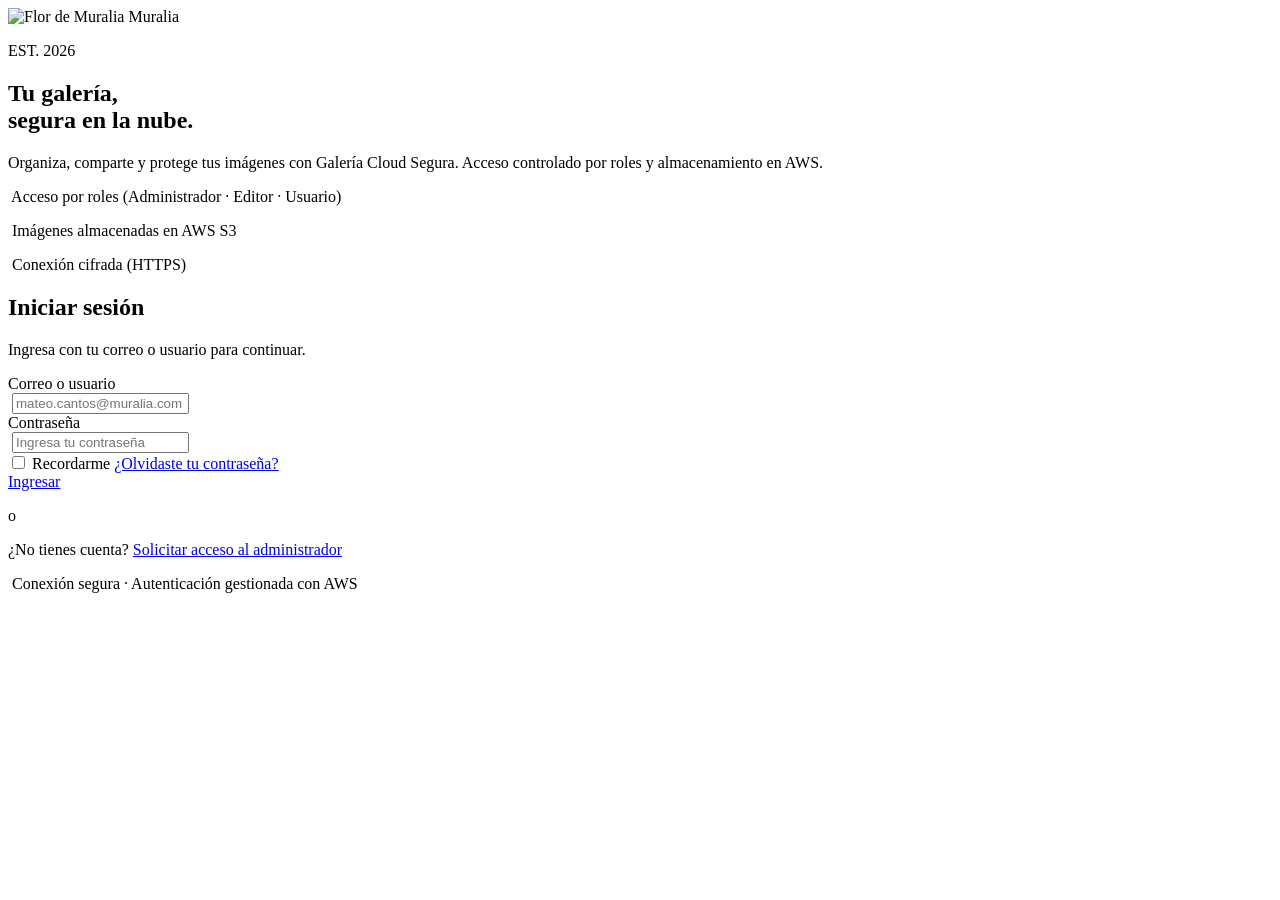
==== 01-inicio-sesion/index.html @ 6be9d68f "Add initial HTML structure for login page" ====
<!DOCTYPE html>
<html lang="es">
<head>
    <meta charset="UTF-8">
    <meta name="viewport" content="width=device-width, initial-scale=1.0">
    <title>Iniciar sesión · Muralia</title>
    <link rel="stylesheet" href="style.css">
</head>
<body>
    <main class="contenedor">
        <section class="presentacion">

            <header class="logo">
                <img src="../assets/muralia-flor.png" alt="Flor de Muralia">
                <span>Muralia</span>
            </header>
            <div class="mensaje">
                <p class="etiqueta">EST. 2026</p>
                <h1>Tu galería,<br>segura en la nube.</h1>
                <p class="descripcion">
                    Organiza, comparte y protege tus imágenes con
                    Galería Cloud Segura. Acceso controlado por
                    roles y almacenamiento en AWS.
                </p>
            </div>
            <footer class="caracteristicas">
                <p>
                    <img src="../assets/shield.png" alt="">
                    Acceso por roles (Administrador · Editor · Usuario)
                </p>
                <p>
                    <img src="../assets/cloud.png" alt="">
                    Imágenes almacenadas en AWS S3
                </p>
                <p>
                    <img src="../assets/lock.png" alt="">
                    Conexión cifrada (HTTPS)
                </p>
            </footer>
        </section>
        <section class="zona-login">
            <div class="tarjeta-login">
                <h2>Iniciar sesión</h2>
                <p class="subtitulo">
                    Ingresa con tu correo o usuario para continuar.
                </p>
                <form action="#" method="post">
                    <div class="campo">
                        <label for="correo">Correo o usuario</label>
                        <div class="entrada">
                            <img src="../assets/person.png" alt="">
                            <input
                                type="text"
                                id="correo"
                                name="correo"
                                placeholder="mateo.cantos@muralia.com"
                                autocomplete="username"
                                required
                            >
                        </div>
                    </div>
                    <div class="campo">
                        <label for="contrasena">Contraseña</label>
                        <div class="entrada">
                            <img src="../assets/lock.png" alt="">
                            <input
                                type="password"
                                id="contrasena"
                                name="contrasena"
                                placeholder="Ingresa tu contraseña"
                                autocomplete="current-password"
                                required
                            >
                        </div>
                    </div>
                    <div class="opciones">
                        <label class="recordar">
                            <input type="checkbox" name="recordar">
                            <span>Recordarme</span>
                        </label>

                        <a href="#">¿Olvidaste tu contraseña?</a>

                    </div>
                    <a class="boton-ingresar" href="../02-galeria-principal/index.html">Ingresar</a>
                </form>
                <div class="separador">
                    <span></span>
                    <p>o</p>
                    <span></span>
                </div>
                <p class="solicitud">
                    ¿No tienes cuenta?
                    <a href="#">Solicitar acceso al administrador</a>
                </p>
            </div>
            <p class="conexion">
                <img src="../assets/shield.png" alt="">
                Conexión segura · Autenticación gestionada con AWS
            </p>
        </section>
    </main>
</body>
</html>
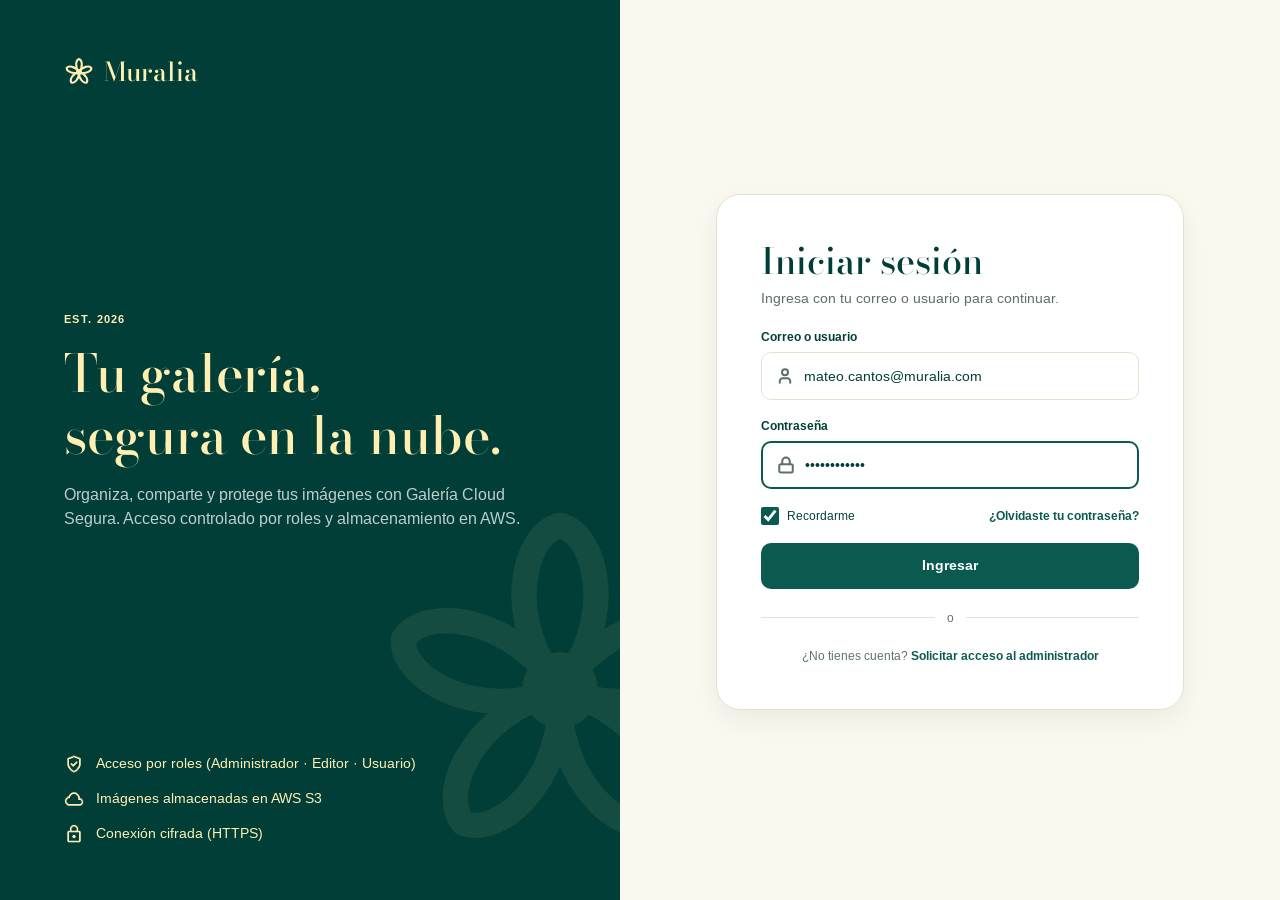
==== commit 7fdc7f6b: "seguridad y favoritos, arreglo" ====
--- a/01-inicio-sesion/index.html
+++ b/01-inicio-sesion/index.html
@@ -4,6 +4,9 @@
     <meta charset="UTF-8">
     <meta name="viewport" content="width=device-width, initial-scale=1.0">
     <title>Iniciar sesión · Muralia</title>
+    <link rel="preconnect" href="https://fonts.googleapis.com">
+    <link rel="preconnect" href="https://fonts.gstatic.com" crossorigin>
+    <link href="https://fonts.googleapis.com/css2?family=Arimo:wght@400;700&family=Bodoni+Moda:opsz,wght@6..96,500&display=swap" rel="stylesheet">
     <link rel="stylesheet" href="style.css">
 </head>
 <body>
@@ -11,29 +14,30 @@
         <section class="presentacion">
 
             <header class="logo">
-                <img src="../assets/muralia-flor.png" alt="Flor de Muralia">
+                <img src="assets/flor.svg" alt="Flor de Muralia">
                 <span>Muralia</span>
             </header>
             <div class="mensaje">
                 <p class="etiqueta">EST. 2026</p>
                 <h1>Tu galería,<br>segura en la nube.</h1>
-                <p class="descripcion">
+                <p class="descripcion solo-grande">
                     Organiza, comparte y protege tus imágenes con
                     Galería Cloud Segura. Acceso controlado por
                     roles y almacenamiento en AWS.
                 </p>
+                <p class="descripcion solo-movil">Accede para ver y gestionar tus imágenes.</p>
             </div>
             <footer class="caracteristicas">
                 <p>
-                    <img src="../assets/shield.png" alt="">
+                    <img src="assets/shield-crema.png" alt="">
                     Acceso por roles (Administrador · Editor · Usuario)
                 </p>
                 <p>
-                    <img src="../assets/cloud.png" alt="">
+                    <img src="assets/cloud-crema.png" alt="">
                     Imágenes almacenadas en AWS S3
                 </p>
                 <p>
-                    <img src="../assets/lock.png" alt="">
+                    <img src="assets/lock-crema.png" alt="">
                     Conexión cifrada (HTTPS)
                 </p>
             </footer>
@@ -48,12 +52,12 @@
                     <div class="campo">
                         <label for="correo">Correo o usuario</label>
                         <div class="entrada">
-                            <img src="../assets/person.png" alt="">
+                            <img src="assets/usuario.svg" alt="">
                             <input
                                 type="text"
                                 id="correo"
                                 name="correo"
-                                placeholder="mateo.cantos@muralia.com"
+                                value="mateo.cantos@muralia.com"
                                 autocomplete="username"
                                 required
                             >
@@ -62,12 +66,13 @@
                     <div class="campo">
                         <label for="contrasena">Contraseña</label>
                         <div class="entrada">
-                            <img src="../assets/lock.png" alt="">
+                            <img src="assets/candado.svg" alt="">
                             <input
                                 type="password"
                                 id="contrasena"
                                 name="contrasena"
-                                placeholder="Ingresa tu contraseña"
+                                value="muralia2026!"
+                                autofocus
                                 autocomplete="current-password"
                                 required
                             >
@@ -75,11 +80,11 @@
                     </div>
                     <div class="opciones">
                         <label class="recordar">
-                            <input type="checkbox" name="recordar">
+                            <input type="checkbox" name="recordar" checked>
                             <span>Recordarme</span>
                         </label>
 
-                        <a href="#">¿Olvidaste tu contraseña?</a>
+                        <a href="#recuperar">¿Olvidaste tu contraseña?</a>
 
                     </div>
                     <a class="boton-ingresar" href="../02-galeria-principal/index.html">Ingresar</a>
@@ -91,14 +96,53 @@
                 </div>
                 <p class="solicitud">
                     ¿No tienes cuenta?
-                    <a href="#">Solicitar acceso al administrador</a>
+                    <a href="#solicitar">Solicitar acceso al administrador</a>
                 </p>
             </div>
-            <p class="conexion">
-                <img src="../assets/shield.png" alt="">
-                Conexión segura · Autenticación gestionada con AWS
-            </p>
         </section>
     </main>
+
+    <section id="recuperar" class="ventana">
+        <div class="ventana-caja">
+            <h2>Recuperar contraseña</h2>
+            <p>Escribe tu correo y te enviaremos un enlace para crear una contraseña nueva.</p>
+            <div class="campo">
+                <label for="correo-recuperar">Correo</label>
+                <div class="entrada">
+                    <img src="assets/usuario.svg" alt="">
+                    <input type="email" id="correo-recuperar" placeholder="tu.correo@muralia.com">
+                </div>
+            </div>
+            <div class="ventana-botones">
+                <a href="#" class="boton-secundario">Cancelar</a>
+                <a href="#" class="boton-ingresar">Enviar enlace</a>
+            </div>
+        </div>
+    </section>
+
+    <section id="solicitar" class="ventana">
+        <div class="ventana-caja">
+            <h2>Solicitar acceso</h2>
+            <p>El administrador revisará tu solicitud y te dará un rol.</p>
+            <div class="campo">
+                <label for="nombre-solicitud">Nombre completo</label>
+                <div class="entrada">
+                    <img src="assets/usuario.svg" alt="">
+                    <input type="text" id="nombre-solicitud" placeholder="Tu nombre">
+                </div>
+            </div>
+            <div class="campo">
+                <label for="correo-solicitud">Correo</label>
+                <div class="entrada">
+                    <img src="assets/usuario.svg" alt="">
+                    <input type="email" id="correo-solicitud" placeholder="tu.correo@muralia.com">
+                </div>
+            </div>
+            <div class="ventana-botones">
+                <a href="#" class="boton-secundario">Cancelar</a>
+                <a href="#" class="boton-ingresar">Enviar solicitud</a>
+            </div>
+        </div>
+    </section>
 </body>
 </html>
--- a/01-inicio-sesion/style.css
+++ b/01-inicio-sesion/style.css
@@ -0,0 +1,405 @@
+* {
+    margin: 0;
+    padding: 0;
+    box-sizing: border-box;
+}
+
+body {
+    font-family: "Arimo", sans-serif;
+    font-size: 14px;
+    line-height: 1.5;
+    background-color: #013E37;
+    color: #013E37;
+}
+
+.solo-grande {
+    display: none;
+}
+
+.contenedor {
+    width: 100%;
+    min-height: 100vh;
+    display: flex;
+    flex-direction: column;
+}
+
+.presentacion {
+    background-color: #013E37;
+    color: #FFEFB3;
+    padding: 28px 28px 56px;
+    display: flex;
+    flex-direction: column;
+    gap: 16px;
+    position: relative;
+    overflow: hidden;
+}
+
+.logo {
+    display: flex;
+    align-items: center;
+    gap: 10px;
+}
+
+.logo img {
+    width: 30px;
+    height: 30px;
+}
+
+.logo span {
+    font-family: "Bodoni Moda", serif;
+    font-size: 26px;
+    font-weight: 500;
+    line-height: 1.25;
+}
+
+.etiqueta {
+    display: none;
+}
+
+.presentacion h1 {
+    font-family: "Bodoni Moda", serif;
+    font-size: 36px;
+    font-weight: 500;
+    line-height: 1.2;
+}
+
+.descripcion {
+    color: rgba(255, 255, 255, 0.75);
+    margin-top: 16px;
+}
+
+.caracteristicas {
+    display: none;
+}
+
+.caracteristicas p {
+    display: flex;
+    align-items: center;
+    gap: 12px;
+    color: #FFEFB3;
+}
+
+.caracteristicas img {
+    width: 20px;
+    height: 20px;
+}
+
+.zona-login {
+    flex: 1;
+    background-color: #FBF8EF;
+    border-radius: 28px 28px 0 0;
+    margin-top: -28px;
+    padding: 32px 24px;
+    display: flex;
+    flex-direction: column;
+    position: relative;
+    z-index: 1;
+}
+
+.tarjeta-login {
+    width: 100%;
+    max-width: 480px;
+    margin: 0 auto;
+}
+
+.tarjeta-login h2 {
+    font-family: "Bodoni Moda", serif;
+    font-size: 26px;
+    font-weight: 500;
+    line-height: 1.25;
+    margin-bottom: 18px;
+}
+
+.subtitulo {
+    display: none;
+}
+
+.campo {
+    margin-bottom: 18px;
+}
+
+.campo label {
+    display: block;
+    font-size: 12px;
+    font-weight: bold;
+    line-height: 1.4;
+    margin-bottom: 6px;
+}
+
+.entrada {
+    display: flex;
+    align-items: center;
+    gap: 10px;
+    height: 48px;
+    padding: 0 14px;
+    background-color: #FFFFFF;
+    border: 1px solid #E6E0CF;
+    border-radius: 10px;
+}
+
+.entrada:focus-within {
+    border: 2px solid #0A5A50;
+}
+
+.entrada img {
+    width: 18px;
+    height: 18px;
+}
+
+.entrada input {
+    flex: 1;
+    min-width: 0;
+    height: 100%;
+    border: none;
+    outline: none;
+    background-color: transparent;
+    font-family: inherit;
+    font-size: 14px;
+    color: #013E37;
+}
+
+.entrada input::placeholder {
+    color: #5E6F6B;
+}
+
+.opciones {
+    display: flex;
+    justify-content: space-between;
+    align-items: center;
+    gap: 12px;
+    font-size: 12px;
+    margin-bottom: 18px;
+}
+
+.recordar {
+    display: flex;
+    align-items: center;
+    gap: 8px;
+    cursor: pointer;
+}
+
+.recordar input {
+    width: 18px;
+    height: 18px;
+    accent-color: #0A5A50;
+    cursor: pointer;
+}
+
+.opciones a,
+.solicitud a {
+    color: #0A5A50;
+    font-weight: bold;
+    text-decoration: none;
+}
+
+.opciones a:hover,
+.solicitud a:hover {
+    text-decoration: underline;
+}
+
+.boton-ingresar,
+.boton-secundario {
+    display: flex;
+    align-items: center;
+    justify-content: center;
+    width: 100%;
+    height: 46px;
+    border-radius: 10px;
+    font-weight: bold;
+    text-decoration: none;
+}
+
+.boton-ingresar {
+    background-color: #0A5A50;
+    color: #FFFFFF;
+}
+
+.boton-ingresar:hover {
+    background-color: #013E37;
+}
+
+.boton-secundario {
+    background-color: #FFFFFF;
+    border: 1px solid #E6E0CF;
+    color: #013E37;
+}
+
+.separador,
+.solicitud {
+    display: none;
+}
+
+.separador {
+    align-items: center;
+    gap: 12px;
+    margin: 20px 0;
+    color: #5E6F6B;
+    font-size: 12px;
+}
+
+.separador span {
+    flex: 1;
+    height: 1px;
+    background-color: #E6E0CF;
+}
+
+.solicitud {
+    text-align: center;
+    font-size: 12px;
+    color: #5E6F6B;
+}
+
+.ventana {
+    display: none;
+    position: fixed;
+    inset: 0;
+    z-index: 20;
+    align-items: center;
+    justify-content: center;
+    padding: 20px;
+    background-color: rgba(1, 62, 55, 0.55);
+}
+
+.ventana:target {
+    display: flex;
+}
+
+.ventana-caja {
+    width: 100%;
+    max-width: 420px;
+    padding: 28px;
+    background-color: #FFFFFF;
+    border-radius: 20px;
+}
+
+.ventana-caja h2 {
+    font-family: "Bodoni Moda", serif;
+    font-size: 26px;
+    font-weight: 500;
+    line-height: 1.25;
+    margin-bottom: 8px;
+}
+
+.ventana-caja > p {
+    margin-bottom: 18px;
+    color: #5E6F6B;
+}
+
+.ventana-botones {
+    display: flex;
+    gap: 12px;
+}
+
+@media (min-width: 768px) {
+
+    .solo-movil {
+        display: none;
+    }
+
+    .solo-grande {
+        display: block;
+    }
+
+    .presentacion {
+        padding: 40px 48px 70px;
+        gap: 32px;
+    }
+
+    .etiqueta {
+        display: block;
+        font-size: 11px;
+        font-weight: bold;
+        letter-spacing: 1.3px;
+        margin-bottom: 14px;
+    }
+
+    .presentacion h1 {
+        font-size: 52px;
+    }
+
+    .descripcion {
+        font-size: 16px;
+        max-width: 480px;
+    }
+
+    .caracteristicas {
+        display: flex;
+        flex-wrap: wrap;
+        gap: 14px 34px;
+    }
+
+    .zona-login {
+        padding: 44px 48px 40px;
+    }
+
+    .tarjeta-login {
+        max-width: 468px;
+        background-color: #FFFFFF;
+        padding: 44px;
+        border: 1px solid #E6E0CF;
+        border-radius: 24px;
+        box-shadow: 0 10px 30px rgba(0, 0, 0, 0.06);
+    }
+
+    .tarjeta-login h2 {
+        font-size: 36px;
+        line-height: 1.2;
+        margin-bottom: 6px;
+    }
+
+    .subtitulo {
+        display: block;
+        color: #5E6F6B;
+        margin-bottom: 20px;
+    }
+
+    .separador {
+        display: flex;
+    }
+
+    .solicitud {
+        display: block;
+    }
+
+    .presentacion::after {
+        content: "";
+        position: absolute;
+        width: 380px;
+        height: 380px;
+        right: -130px;
+        bottom: 20px;
+        background-image: url("assets/flor.svg");
+        background-size: contain;
+        background-repeat: no-repeat;
+        opacity: 0.08;
+        pointer-events: none;
+    }
+}
+
+@media (min-width: 1024px) {
+
+    .contenedor {
+        flex-direction: row;
+    }
+
+    .presentacion {
+        flex-shrink: 0;
+        width: 620px;
+        min-height: 100vh;
+        padding: 56px 64px;
+        justify-content: space-between;
+        gap: 0;
+    }
+
+    .caracteristicas {
+        flex-direction: column;
+        gap: 14px;
+    }
+
+    .zona-login {
+        min-height: 100vh;
+        margin-top: 0;
+        border-radius: 0;
+        justify-content: center;
+    }
+}
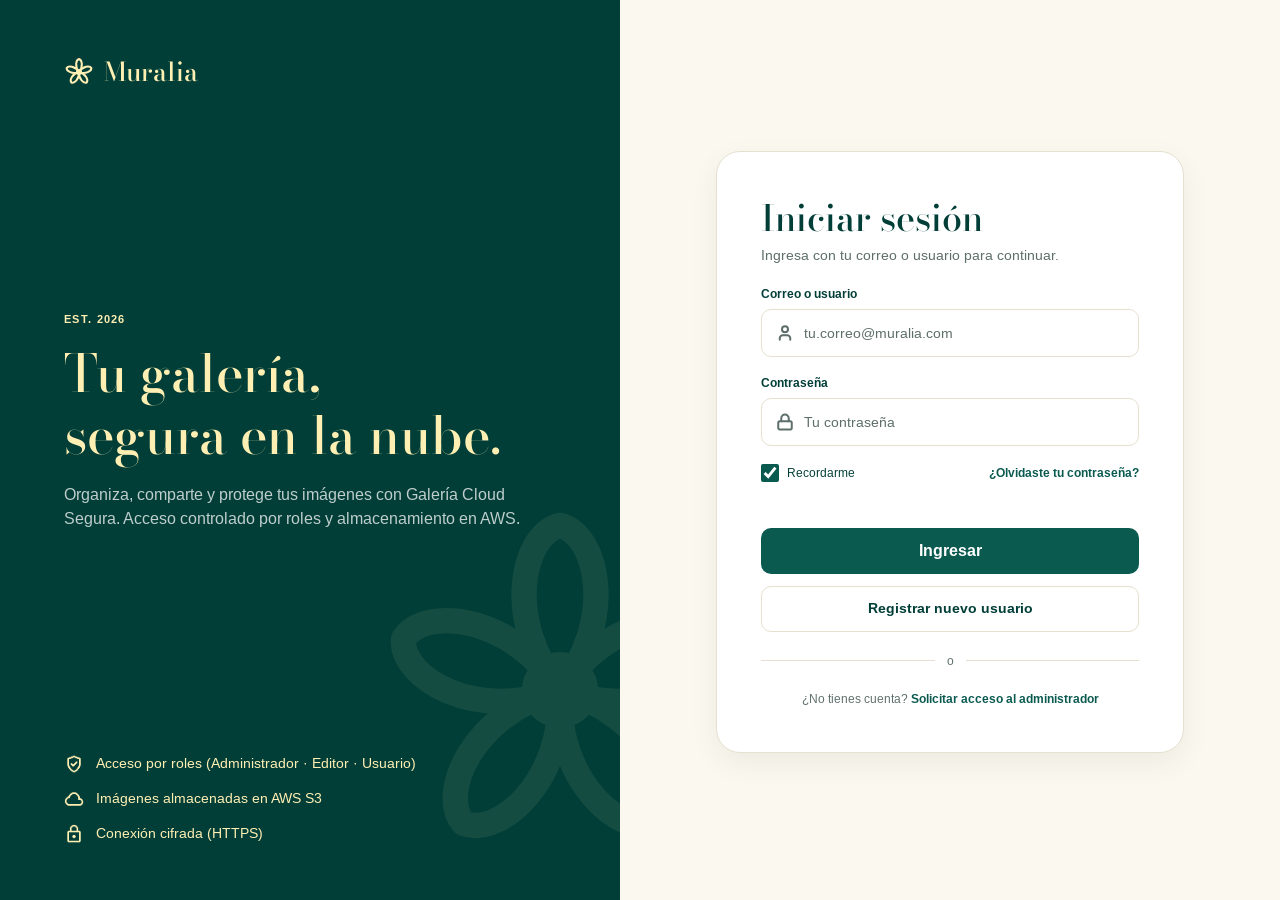
==== commit 7420553d: "Subida directa a S3 y login" ====
--- a/01-inicio-sesion/index.html
+++ b/01-inicio-sesion/index.html
@@ -1,148 +1,222 @@
-<!DOCTYPE html>
-<html lang="es">
-<head>
-    <meta charset="UTF-8">
-    <meta name="viewport" content="width=device-width, initial-scale=1.0">
-    <title>Iniciar sesión · Muralia</title>
-    <link rel="preconnect" href="https://fonts.googleapis.com">
-    <link rel="preconnect" href="https://fonts.gstatic.com" crossorigin>
-    <link href="https://fonts.googleapis.com/css2?family=Arimo:wght@400;700&family=Bodoni+Moda:opsz,wght@6..96,500&display=swap" rel="stylesheet">
-    <link rel="stylesheet" href="style.css">
-</head>
-<body>
-    <main class="contenedor">
-        <section class="presentacion">
-
-            <header class="logo">
-                <img src="assets/flor.svg" alt="Flor de Muralia">
-                <span>Muralia</span>
-            </header>
-            <div class="mensaje">
-                <p class="etiqueta">EST. 2026</p>
-                <h1>Tu galería,<br>segura en la nube.</h1>
-                <p class="descripcion solo-grande">
-                    Organiza, comparte y protege tus imágenes con
-                    Galería Cloud Segura. Acceso controlado por
-                    roles y almacenamiento en AWS.
-                </p>
-                <p class="descripcion solo-movil">Accede para ver y gestionar tus imágenes.</p>
-            </div>
-            <footer class="caracteristicas">
-                <p>
-                    <img src="assets/shield-crema.png" alt="">
-                    Acceso por roles (Administrador · Editor · Usuario)
-                </p>
-                <p>
-                    <img src="assets/cloud-crema.png" alt="">
-                    Imágenes almacenadas en AWS S3
-                </p>
-                <p>
-                    <img src="assets/lock-crema.png" alt="">
-                    Conexión cifrada (HTTPS)
-                </p>
-            </footer>
-        </section>
-        <section class="zona-login">
-            <div class="tarjeta-login">
-                <h2>Iniciar sesión</h2>
-                <p class="subtitulo">
-                    Ingresa con tu correo o usuario para continuar.
-                </p>
-                <form action="#" method="post">
-                    <div class="campo">
-                        <label for="correo">Correo o usuario</label>
-                        <div class="entrada">
-                            <img src="assets/usuario.svg" alt="">
-                            <input
-                                type="text"
-                                id="correo"
-                                name="correo"
-                                value="mateo.cantos@muralia.com"
-                                autocomplete="username"
-                                required
-                            >
-                        </div>
-                    </div>
-                    <div class="campo">
-                        <label for="contrasena">Contraseña</label>
-                        <div class="entrada">
-                            <img src="assets/candado.svg" alt="">
-                            <input
-                                type="password"
-                                id="contrasena"
-                                name="contrasena"
-                                value="muralia2026!"
-                                autofocus
-                                autocomplete="current-password"
-                                required
-                            >
-                        </div>
-                    </div>
-                    <div class="opciones">
-                        <label class="recordar">
-                            <input type="checkbox" name="recordar" checked>
-                            <span>Recordarme</span>
-                        </label>
-
-                        <a href="#recuperar">¿Olvidaste tu contraseña?</a>
-
-                    </div>
-                    <a class="boton-ingresar" href="../02-galeria-principal/index.html">Ingresar</a>
-                </form>
-                <div class="separador">
-                    <span></span>
-                    <p>o</p>
-                    <span></span>
-                </div>
-                <p class="solicitud">
-                    ¿No tienes cuenta?
-                    <a href="#solicitar">Solicitar acceso al administrador</a>
-                </p>
-            </div>
-        </section>
-    </main>
-
-    <section id="recuperar" class="ventana">
-        <div class="ventana-caja">
-            <h2>Recuperar contraseña</h2>
-            <p>Escribe tu correo y te enviaremos un enlace para crear una contraseña nueva.</p>
-            <div class="campo">
-                <label for="correo-recuperar">Correo</label>
-                <div class="entrada">
-                    <img src="assets/usuario.svg" alt="">
-                    <input type="email" id="correo-recuperar" placeholder="tu.correo@muralia.com">
-                </div>
-            </div>
-            <div class="ventana-botones">
-                <a href="#" class="boton-secundario">Cancelar</a>
-                <a href="#" class="boton-ingresar">Enviar enlace</a>
-            </div>
-        </div>
-    </section>
-
-    <section id="solicitar" class="ventana">
-        <div class="ventana-caja">
-            <h2>Solicitar acceso</h2>
-            <p>El administrador revisará tu solicitud y te dará un rol.</p>
-            <div class="campo">
-                <label for="nombre-solicitud">Nombre completo</label>
-                <div class="entrada">
-                    <img src="assets/usuario.svg" alt="">
-                    <input type="text" id="nombre-solicitud" placeholder="Tu nombre">
-                </div>
-            </div>
-            <div class="campo">
-                <label for="correo-solicitud">Correo</label>
-                <div class="entrada">
-                    <img src="assets/usuario.svg" alt="">
-                    <input type="email" id="correo-solicitud" placeholder="tu.correo@muralia.com">
-                </div>
-            </div>
-            <div class="ventana-botones">
-                <a href="#" class="boton-secundario">Cancelar</a>
-                <a href="#" class="boton-ingresar">Enviar solicitud</a>
-            </div>
-        </div>
-    </section>
-</body>
-</html>
+<!doctype html>
+<html lang="es">
+    <head>
+        <meta charset="UTF-8" />
+        <meta name="viewport" content="width=device-width, initial-scale=1.0" />
+        <title>Iniciar sesión · Muralia</title>
+        <link rel="preconnect" href="https://fonts.googleapis.com" />
+        <link rel="preconnect" href="https://fonts.gstatic.com" crossorigin />
+        <link
+            href="https://fonts.googleapis.com/css2?family=Arimo:wght@400;700&family=Bodoni+Moda:opsz,wght@6..96,500&display=swap"
+            rel="stylesheet"
+        />
+        <link rel="stylesheet" href="style.css" />
+    </head>
+    <body>
+        <main class="contenedor">
+            <section class="presentacion">
+                <header class="logo">
+                    <img src="assets/flor.svg" alt="Flor de Muralia" />
+                    <span>Muralia</span>
+                </header>
+                <div class="mensaje">
+                    <p class="etiqueta">EST. 2026</p>
+                    <h1>Tu galería,<br />segura en la nube.</h1>
+                    <p class="descripcion solo-grande">
+                        Organiza, comparte y protege tus imágenes con Galería Cloud Segura. Acceso controlado por roles
+                        y almacenamiento en AWS.
+                    </p>
+                    <p class="descripcion solo-movil">Accede para ver y gestionar tus imágenes.</p>
+                </div>
+                <footer class="caracteristicas">
+                    <p>
+                        <img src="assets/shield-crema.png" alt="" />
+                        Acceso por roles (Administrador · Editor · Usuario)
+                    </p>
+                    <p>
+                        <img src="assets/cloud-crema.png" alt="" />
+                        Imágenes almacenadas en AWS S3
+                    </p>
+                    <p>
+                        <img src="assets/lock-crema.png" alt="" />
+                        Conexión cifrada (HTTPS)
+                    </p>
+                </footer>
+            </section>
+            <section class="zona-login">
+                <div class="tarjeta-login">
+                    <h2>Iniciar sesión</h2>
+                    <p class="subtitulo">Ingresa con tu correo o usuario para continuar.</p>
+                    <form id="form-login">
+                        <div class="campo">
+                            <label for="correo">Correo o usuario</label>
+                            <div class="entrada">
+                                <img src="assets/usuario.svg" alt="" />
+                                <input
+                                    type="text"
+                                    id="correo"
+                                    name="correo"
+                                    placeholder="tu.correo@muralia.com"
+                                    autocomplete="username"
+                                    required
+                                />
+                            </div>
+                        </div>
+                        <div class="campo">
+                            <label for="contrasena">Contraseña</label>
+                            <div class="entrada">
+                                <img src="assets/candado.svg" alt="" />
+                                <input
+                                    type="password"
+                                    id="contrasena"
+                                    name="contrasena"
+                                    placeholder="Tu contraseña"
+                                    autocomplete="current-password"
+                                    required
+                                />
+                            </div>
+                        </div>
+                        <div class="opciones">
+                            <label class="recordar">
+                                <input type="checkbox" name="recordar" checked />
+                                <span>Recordarme</span>
+                            </label>
+
+                            <a href="#recuperar">¿Olvidaste tu contraseña?</a>
+                        </div>
+                        <p class="mensaje-form" id="mensaje-login" role="alert"></p>
+                        <button type="submit" class="boton-ingresar" id="boton-ingresar">Ingresar</button>
+                    </form>
+                    <a class="boton-secundario boton-registro" href="#registro">Registrar nuevo usuario</a>
+                    <div class="separador">
+                        <span></span>
+                        <p>o</p>
+                        <span></span>
+                    </div>
+                    <p class="solicitud">
+                        ¿No tienes cuenta?
+                        <a href="#solicitar">Solicitar acceso al administrador</a>
+                    </p>
+                </div>
+            </section>
+        </main>
+
+        <section id="registro" class="ventana">
+            <form class="ventana-caja" id="form-registro">
+                <h2>Registrar nuevo usuario</h2>
+                <p>Crea tu cuenta para subir y guardar imágenes en Muralia.</p>
+                <div class="campo">
+                    <label for="registro-nombre">Nombre completo</label>
+                    <div class="entrada">
+                        <img src="assets/usuario.svg" alt="" />
+                        <input
+                            type="text"
+                            id="registro-nombre"
+                            name="nombre"
+                            placeholder="Tu nombre"
+                            minlength="2"
+                            maxlength="100"
+                            autocomplete="name"
+                            required
+                        />
+                    </div>
+                </div>
+                <div class="campo">
+                    <label for="registro-usuario">Usuario</label>
+                    <div class="entrada">
+                        <img src="assets/usuario.svg" alt="" />
+                        <input
+                            type="text"
+                            id="registro-usuario"
+                            name="usuario"
+                            placeholder="ej. gabriel.teran"
+                            pattern="[A-Za-z0-9._\-]{3,40}"
+                            title="De 3 a 40 letras, números, puntos, guiones o guiones bajos"
+                            autocomplete="username"
+                            required
+                        />
+                    </div>
+                </div>
+                <div class="campo">
+                    <label for="registro-correo">Correo</label>
+                    <div class="entrada">
+                        <img src="assets/usuario.svg" alt="" />
+                        <input
+                            type="email"
+                            id="registro-correo"
+                            name="correo"
+                            placeholder="tu.correo@muralia.com"
+                            autocomplete="email"
+                            required
+                        />
+                    </div>
+                </div>
+                <div class="campo">
+                    <label for="registro-contrasena">Contraseña</label>
+                    <div class="entrada">
+                        <img src="assets/candado.svg" alt="" />
+                        <input
+                            type="password"
+                            id="registro-contrasena"
+                            name="contrasena"
+                            placeholder="Mínimo 6 caracteres"
+                            minlength="6"
+                            autocomplete="new-password"
+                            required
+                        />
+                    </div>
+                </div>
+                <p class="mensaje-form" id="mensaje-registro" role="alert"></p>
+                <div class="ventana-botones">
+                    <a href="#" class="boton-secundario">Cancelar</a>
+                    <button type="submit" class="boton-ingresar" id="boton-registrar">Registrarme</button>
+                </div>
+            </form>
+        </section>
+
+        <section id="recuperar" class="ventana">
+            <div class="ventana-caja">
+                <h2>Recuperar contraseña</h2>
+                <p>Escribe tu correo y te enviaremos un enlace para crear una contraseña nueva.</p>
+                <div class="campo">
+                    <label for="correo-recuperar">Correo</label>
+                    <div class="entrada">
+                        <img src="assets/usuario.svg" alt="" />
+                        <input type="email" id="correo-recuperar" placeholder="tu.correo@muralia.com" />
+                    </div>
+                </div>
+                <div class="ventana-botones">
+                    <a href="#" class="boton-secundario">Cancelar</a>
+                    <a href="#" class="boton-ingresar">Enviar enlace</a>
+                </div>
+            </div>
+        </section>
+
+        <section id="solicitar" class="ventana">
+            <div class="ventana-caja">
+                <h2>Solicitar acceso</h2>
+                <p>El administrador revisará tu solicitud y te dará un rol.</p>
+                <div class="campo">
+                    <label for="nombre-solicitud">Nombre completo</label>
+                    <div class="entrada">
+                        <img src="assets/usuario.svg" alt="" />
+                        <input type="text" id="nombre-solicitud" placeholder="Tu nombre" />
+                    </div>
+                </div>
+                <div class="campo">
+                    <label for="correo-solicitud">Correo</label>
+                    <div class="entrada">
+                        <img src="assets/usuario.svg" alt="" />
+                        <input type="email" id="correo-solicitud" placeholder="tu.correo@muralia.com" />
+                    </div>
+                </div>
+                <div class="ventana-botones">
+                    <a href="#" class="boton-secundario">Cancelar</a>
+                    <a href="#" class="boton-ingresar">Enviar solicitud</a>
+                </div>
+            </div>
+        </section>
+        <script src="../api.js"></script>
+        <script src="script.js"></script>
+    </body>
+</html>
--- a/01-inicio-sesion/style.css
+++ b/01-inicio-sesion/style.css
@@ -8,8 +8,8 @@
     font-family: "Arimo", sans-serif;
     font-size: 14px;
     line-height: 1.5;
-    background-color: #013E37;
-    color: #013E37;
+    background-color: #013e37;
+    color: #013e37;
 }
 
 .solo-grande {
@@ -24,8 +24,8 @@
 }
 
 .presentacion {
-    background-color: #013E37;
-    color: #FFEFB3;
+    background-color: #013e37;
+    color: #ffefb3;
     padding: 28px 28px 56px;
     display: flex;
     flex-direction: column;
@@ -76,7 +76,7 @@
     display: flex;
     align-items: center;
     gap: 12px;
-    color: #FFEFB3;
+    color: #ffefb3;
 }
 
 .caracteristicas img {
@@ -86,7 +86,7 @@
 
 .zona-login {
     flex: 1;
-    background-color: #FBF8EF;
+    background-color: #fbf8ef;
     border-radius: 28px 28px 0 0;
     margin-top: -28px;
     padding: 32px 24px;
@@ -132,13 +132,13 @@
     gap: 10px;
     height: 48px;
     padding: 0 14px;
-    background-color: #FFFFFF;
-    border: 1px solid #E6E0CF;
+    background-color: #ffffff;
+    border: 1px solid #e6e0cf;
     border-radius: 10px;
 }
 
 .entrada:focus-within {
-    border: 2px solid #0A5A50;
+    border: 2px solid #0a5a50;
 }
 
 .entrada img {
@@ -155,11 +155,11 @@
     background-color: transparent;
     font-family: inherit;
     font-size: 14px;
-    color: #013E37;
+    color: #013e37;
 }
 
 .entrada input::placeholder {
-    color: #5E6F6B;
+    color: #5e6f6b;
 }
 
 .opciones {
@@ -181,13 +181,13 @@
 .recordar input {
     width: 18px;
     height: 18px;
-    accent-color: #0A5A50;
+    accent-color: #0a5a50;
     cursor: pointer;
 }
 
 .opciones a,
 .solicitud a {
-    color: #0A5A50;
+    color: #0a5a50;
     font-weight: bold;
     text-decoration: none;
 }
@@ -210,18 +210,50 @@
 }
 
 .boton-ingresar {
-    background-color: #0A5A50;
-    color: #FFFFFF;
+    background-color: #0a5a50;
+    color: #ffffff;
+}
+
+button.boton-ingresar {
+    border: none;
+    font-family: inherit;
+    font-size: 16px;
+    cursor: pointer;
+}
+
+button.boton-ingresar:disabled {
+    opacity: 0.6;
+    cursor: wait;
+}
+
+.boton-registro {
+    margin-top: 12px;
+}
+
+.mensaje-form {
+    min-height: 18px;
+    margin-bottom: 10px;
+    font-size: 13px;
+    color: #963f38;
+}
+
+.mensaje-form.exito {
+    color: #0a5a50;
+}
+
+.ventana-caja {
+    max-height: calc(100vh - 40px);
+    overflow-y: auto;
 }
 
 .boton-ingresar:hover {
-    background-color: #013E37;
+    background-color: #013e37;
 }
 
 .boton-secundario {
-    background-color: #FFFFFF;
-    border: 1px solid #E6E0CF;
-    color: #013E37;
+    background-color: #ffffff;
+    border: 1px solid #e6e0cf;
+    color: #013e37;
 }
 
 .separador,
@@ -233,20 +265,20 @@
     align-items: center;
     gap: 12px;
     margin: 20px 0;
-    color: #5E6F6B;
+    color: #5e6f6b;
     font-size: 12px;
 }
 
 .separador span {
     flex: 1;
     height: 1px;
-    background-color: #E6E0CF;
+    background-color: #e6e0cf;
 }
 
 .solicitud {
     text-align: center;
     font-size: 12px;
-    color: #5E6F6B;
+    color: #5e6f6b;
 }
 
 .ventana {
@@ -268,7 +300,7 @@
     width: 100%;
     max-width: 420px;
     padding: 28px;
-    background-color: #FFFFFF;
+    background-color: #ffffff;
     border-radius: 20px;
 }
 
@@ -282,7 +314,7 @@
 
 .ventana-caja > p {
     margin-bottom: 18px;
-    color: #5E6F6B;
+    color: #5e6f6b;
 }
 
 .ventana-botones {
@@ -291,7 +323,6 @@
 }
 
 @media (min-width: 768px) {
-
     .solo-movil {
         display: none;
     }
@@ -334,9 +365,9 @@
 
     .tarjeta-login {
         max-width: 468px;
-        background-color: #FFFFFF;
+        background-color: #ffffff;
         padding: 44px;
-        border: 1px solid #E6E0CF;
+        border: 1px solid #e6e0cf;
         border-radius: 24px;
         box-shadow: 0 10px 30px rgba(0, 0, 0, 0.06);
     }
@@ -349,7 +380,7 @@
 
     .subtitulo {
         display: block;
-        color: #5E6F6B;
+        color: #5e6f6b;
         margin-bottom: 20px;
     }
 
@@ -377,7 +408,6 @@
 }
 
 @media (min-width: 1024px) {
-
     .contenedor {
         flex-direction: row;
     }
